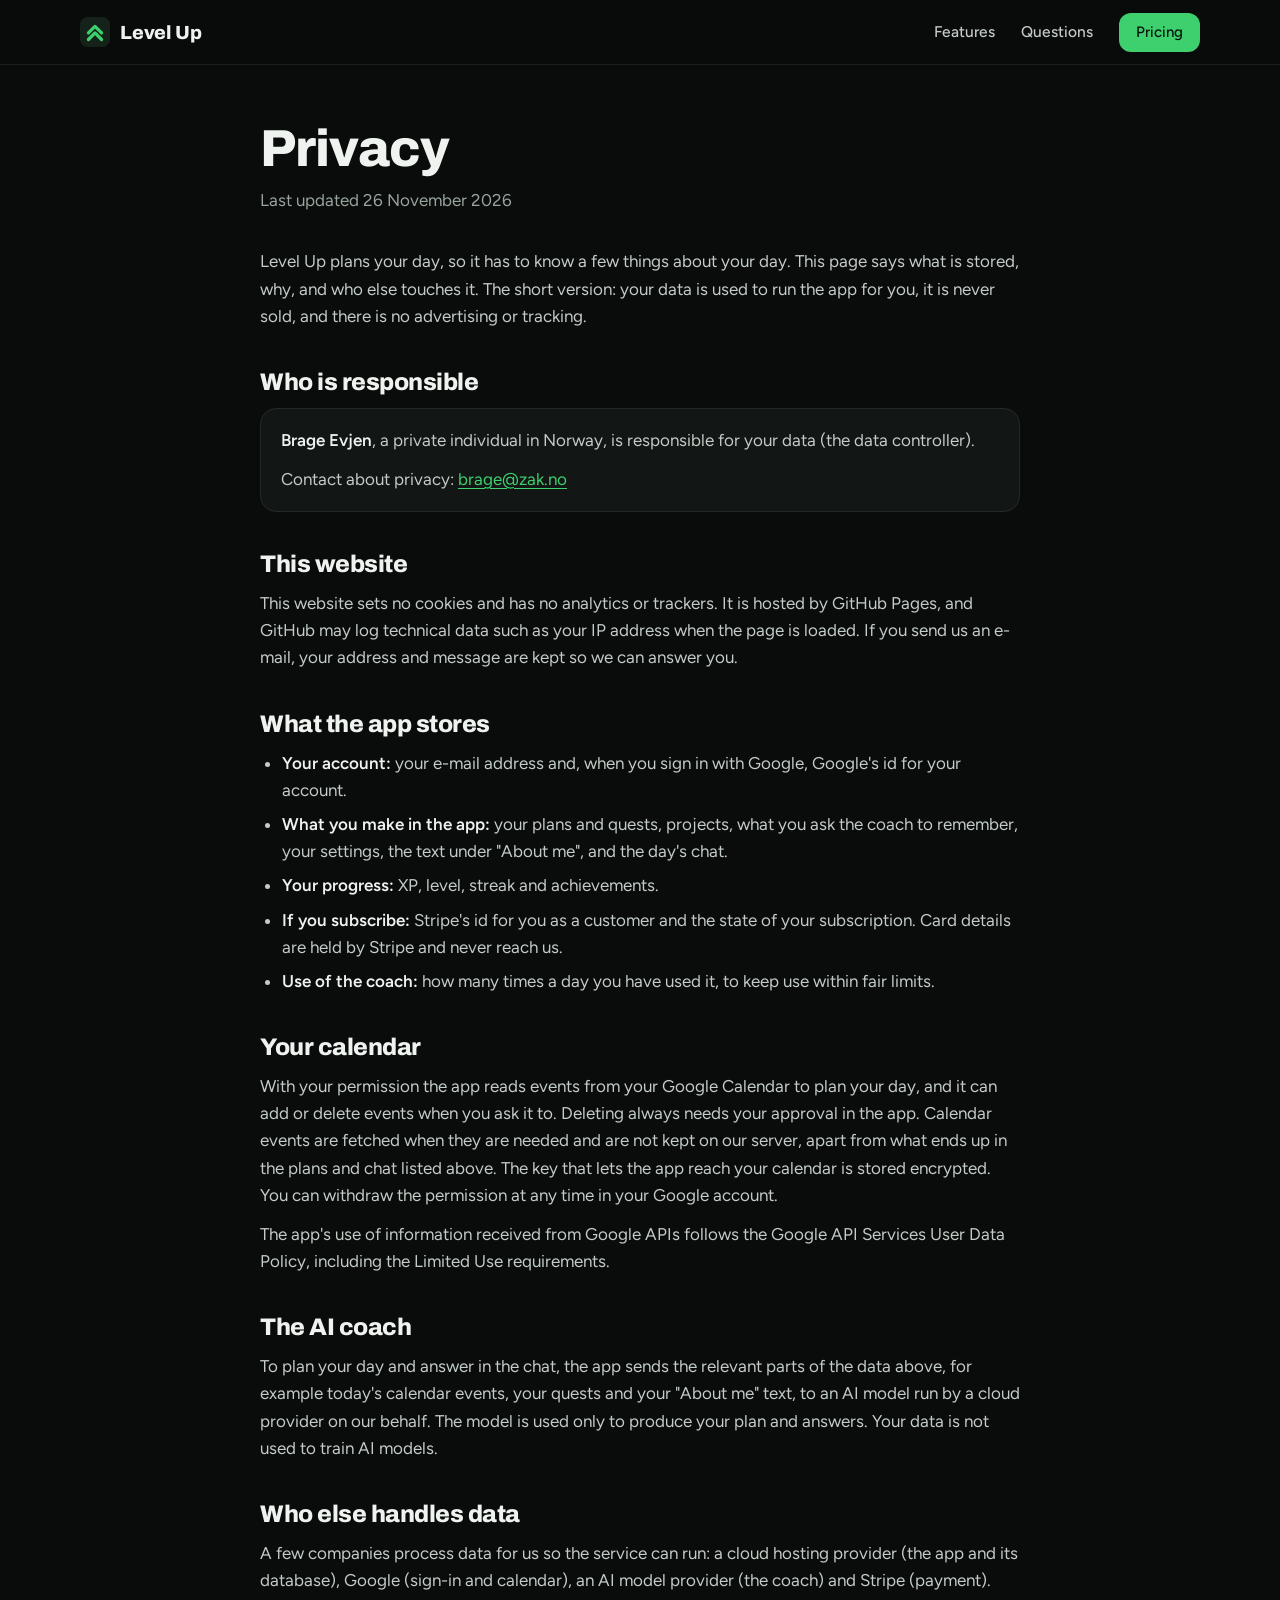
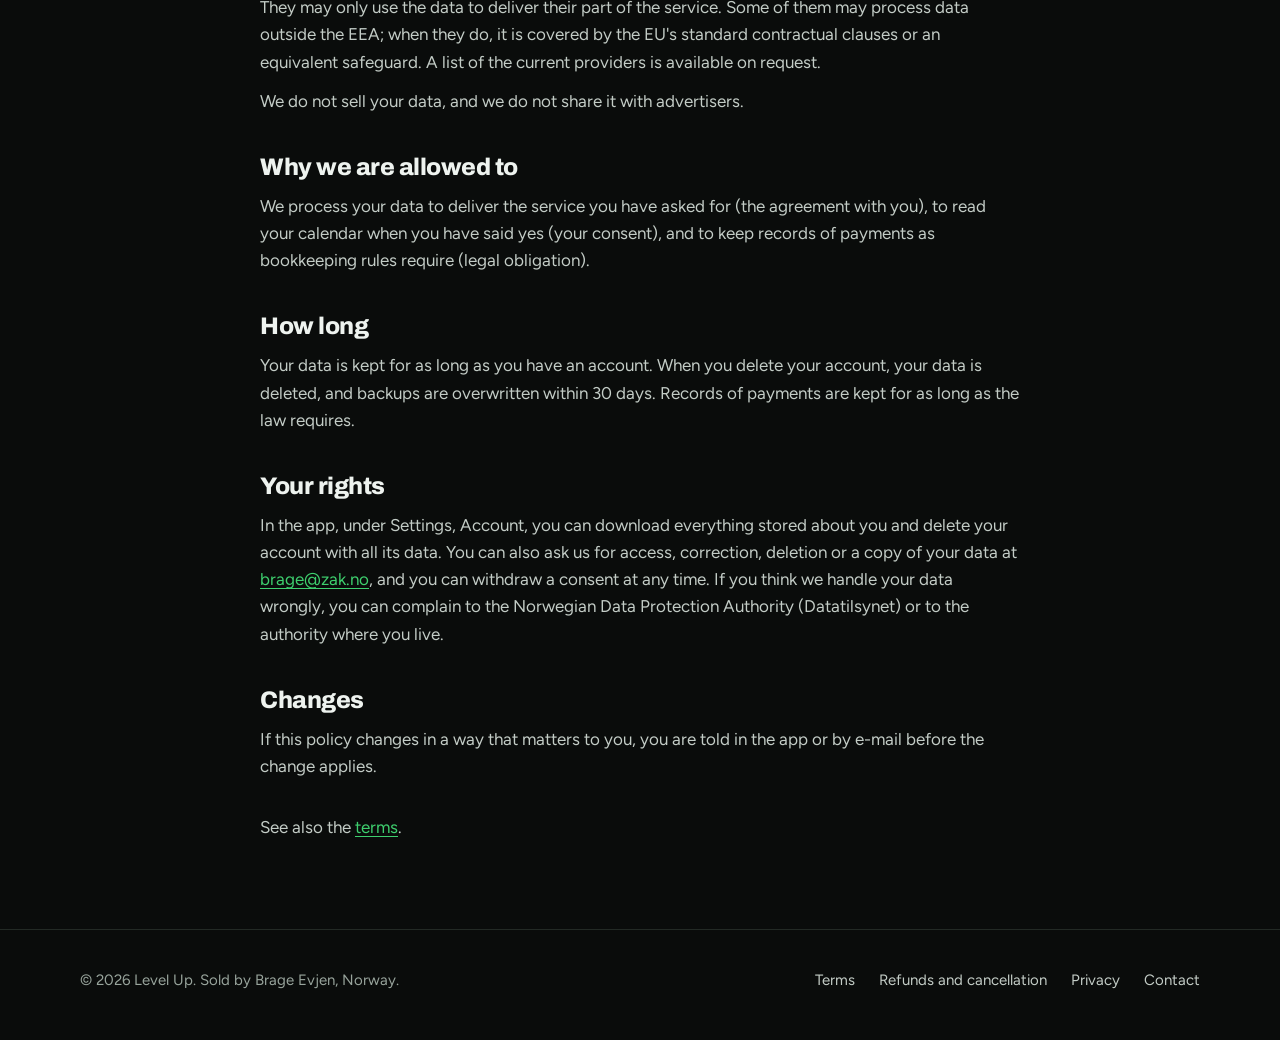
==== privacy.html @ 75f94ec3 "Add the Level Up landing page, terms and privacy policy Static site for GitHub Pages: what the app d" ====
<!doctype html>
<html lang="en">
<head>
<meta charset="utf-8">
<meta name="viewport" content="width=device-width, initial-scale=1">
<title>Privacy | Level Up</title>
<meta name="description" content="What Level Up stores about you, why, and how you get it out or deleted.">
<meta name="theme-color" content="#0a0c0b">
<link rel="icon" href="assets/img/icon.svg" type="image/svg+xml">
<link rel="stylesheet" href="assets/style.css">
</head>
<body>
<a class="skip" href="#main">Skip to content</a>
<header class="top">
  <div class="wrap">
    <a class="brand" href="./" aria-label="Level Up, home">
      <svg viewBox="0 0 64 64" aria-hidden="true"><rect width="64" height="64" rx="16" fill="#142219"/><g fill="none" stroke="#3ecf6e" stroke-width="7" stroke-linecap="round" stroke-linejoin="round"><path d="M18 34 32 20 46 34"/><path d="M18 48 32 34 46 48"/></g></svg>
      Level Up
    </a>
    <nav class="nav" aria-label="Main">
      <a href="./#features">Features</a>
      <a href="./#faq">Questions</a>
      <a class="btn sm" href="./#pricing">Pricing</a>
    </nav>
  </div>
</header>
<main id="main" class="wrap legal">
<h1>Privacy</h1>
<p class="upd">Last updated 26 November 2026</p>

<p>Level Up plans your day, so it has to know a few things about your day. This page says what is stored, why, and who else touches it. The short version: your data is used to run the app for you, it is never sold, and there is no advertising or tracking.</p>

<h2 id="who">Who is responsible</h2>
<div class="box">
<p><b>Brage Evjen</b>, a private individual in Norway, is responsible for your data (the data controller).</p>
<p>Contact about privacy: <a href="mailto:brage@zak.no">brage@zak.no</a></p>
</div>

<h2 id="site">This website</h2>
<p>This website sets no cookies and has no analytics or trackers. It is hosted by GitHub Pages, and GitHub may log technical data such as your IP address when the page is loaded. If you send us an e-mail, your address and message are kept so we can answer you.</p>

<h2 id="stored">What the app stores</h2>
<ul>
<li><b>Your account:</b> your e-mail address and, when you sign in with Google, Google's id for your account.</li>
<li><b>What you make in the app:</b> your plans and quests, projects, what you ask the coach to remember, your settings, the text under "About me", and the day's chat.</li>
<li><b>Your progress:</b> XP, level, streak and achievements.</li>
<li><b>If you subscribe:</b> Stripe's id for you as a customer and the state of your subscription. Card details are held by Stripe and never reach us.</li>
<li><b>Use of the coach:</b> how many times a day you have used it, to keep use within fair limits.</li>
</ul>

<h2 id="calendar">Your calendar</h2>
<p>With your permission the app reads events from your Google Calendar to plan your day, and it can add or delete events when you ask it to. Deleting always needs your approval in the app. Calendar events are fetched when they are needed and are not kept on our server, apart from what ends up in the plans and chat listed above. The key that lets the app reach your calendar is stored encrypted. You can withdraw the permission at any time in your Google account.</p>
<p>The app's use of information received from Google APIs follows the Google API Services User Data Policy, including the Limited Use requirements.</p>

<h2 id="ai">The AI coach</h2>
<p>To plan your day and answer in the chat, the app sends the relevant parts of the data above, for example today's calendar events, your quests and your "About me" text, to an AI model run by a cloud provider on our behalf. The model is used only to produce your plan and answers. Your data is not used to train AI models.</p>

<h2 id="others">Who else handles data</h2>
<p>A few companies process data for us so the service can run: a cloud hosting provider (the app and its database), Google (sign-in and calendar), an AI model provider (the coach) and Stripe (payment). They may only use the data to deliver their part of the service. Some of them may process data outside the EEA; when they do, it is covered by the EU's standard contractual clauses or an equivalent safeguard. A list of the current providers is available on request.</p>
<p>We do not sell your data, and we do not share it with advertisers.</p>

<h2 id="basis">Why we are allowed to</h2>
<p>We process your data to deliver the service you have asked for (the agreement with you), to read your calendar when you have said yes (your consent), and to keep records of payments as bookkeeping rules require (legal obligation).</p>

<h2 id="how-long">How long</h2>
<p>Your data is kept for as long as you have an account. When you delete your account, your data is deleted, and backups are overwritten within 30 days. Records of payments are kept for as long as the law requires.</p>

<h2 id="rights">Your rights</h2>
<p>In the app, under Settings, Account, you can download everything stored about you and delete your account with all its data. You can also ask us for access, correction, deletion or a copy of your data at <a href="mailto:brage@zak.no">brage@zak.no</a>, and you can withdraw a consent at any time. If you think we handle your data wrongly, you can complain to the Norwegian Data Protection Authority (Datatilsynet) or to the authority where you live.</p>

<h2 id="changes">Changes</h2>
<p>If this policy changes in a way that matters to you, you are told in the app or by e-mail before the change applies.</p>

<p style="margin-top:34px">See also the <a href="terms.html">terms</a>.</p>
</main>
<footer>
  <div class="wrap">
    <span>© 2026 Level Up. Sold by Brage Evjen, Norway.</span>
    <nav aria-label="Legal">
      <a href="terms.html">Terms</a>
      <a href="terms.html#refunds">Refunds and cancellation</a>
      <a href="privacy.html">Privacy</a>
      <a href="mailto:brage@zak.no">Contact</a>
    </nav>
  </div>
</footer>
</body>
</html>
---- assets/style.css ----
@font-face{font-family:Archivo;font-style:normal;font-weight:100 900;font-stretch:100%;font-display:swap;src:url(fonts/archivo.woff2) format("woff2")}
@font-face{font-family:Figtree;font-style:normal;font-weight:300 900;font-display:swap;src:url(fonts/figtree.woff2) format("woff2")}

:root{
  --bg:#0a0c0b;--bg2:#0e1210;--card:#121614;--line:#232a25;--line2:#2f3832;
  --ink:#eef3ef;--mute:#98a49c;--dim:#c3ccc6;
  --co:#3ecf6e;--co2:#63dd8b;--soft:#142219;--on:#06140b;
  --gold:#f2c14e;--red:#d9705f;--blue:#7f9bff;
  --fd:Archivo,system-ui,-apple-system,"Segoe UI",sans-serif;
  --fb:Figtree,system-ui,-apple-system,"Segoe UI",sans-serif;
  --w:1120px;--r:20px;
}
*{box-sizing:border-box}
html{scroll-behavior:smooth;-webkit-text-size-adjust:100%}
body{margin:0;background:var(--bg);color:var(--ink);font:400 17px/1.6 var(--fb);-webkit-font-smoothing:antialiased;overflow-x:hidden}
img{max-width:100%;display:block}
a{color:var(--co);text-underline-offset:3px}
a:hover{color:var(--co2)}
:focus-visible{outline:2px solid var(--co);outline-offset:3px;border-radius:6px}
h1,h2,h3{font-family:var(--fd);font-weight:800;letter-spacing:-.02em;line-height:1.08;margin:0;text-wrap:balance}
p{margin:0}
.wrap{width:min(var(--w),100% - 40px);margin-inline:auto}
.skip{position:absolute;left:-999px;top:8px;background:var(--co);color:var(--on);padding:8px 14px;border-radius:10px;font-weight:600;z-index:20}
.skip:focus{left:12px}

/* header */
.top{position:sticky;top:0;z-index:10;background:rgb(10 12 11 / .82);backdrop-filter:saturate(1.4) blur(14px);-webkit-backdrop-filter:saturate(1.4) blur(14px);border-bottom:1px solid rgb(35 42 37 / .7)}
.top .wrap{display:flex;align-items:center;gap:20px;height:64px}
.brand{display:flex;align-items:center;gap:10px;font:800 19px/1 var(--fd);letter-spacing:-.01em;color:var(--ink);text-decoration:none}
.brand:hover{color:var(--ink)}
.brand svg{width:30px;height:30px;flex:none}
.nav{margin-left:auto;display:flex;align-items:center;gap:26px}
.nav a{color:var(--dim);text-decoration:none;font-weight:500;font-size:15.5px}
.nav a:hover{color:var(--ink)}
.nav .btn{color:var(--on)}

/* buttons */
.btn{display:inline-flex;align-items:center;justify-content:center;gap:8px;background:var(--co);color:var(--on);font:600 16px/1 var(--fb);padding:15px 22px;border-radius:14px;text-decoration:none;border:1px solid transparent;transition:transform .15s,background .15s,border-color .15s}
.btn:hover{background:var(--co2);color:var(--on);transform:translateY(-1px)}
.btn.sm{padding:11px 16px;font-size:15px;border-radius:12px}
.btn.ghost{background:transparent;color:var(--ink);border-color:var(--line2)}
.btn.ghost:hover{background:var(--card);color:var(--ink);border-color:#3d4841}

/* hero */
.hero{position:relative;padding:72px 0 40px;overflow:hidden}
.hero::before{content:"";position:absolute;inset:-20% -10% auto auto;width:900px;height:900px;background:radial-gradient(closest-side,rgb(62 207 110 / .17),rgb(62 207 110 / .05) 55%,transparent);pointer-events:none}
.hero .wrap{position:relative;display:grid;grid-template-columns:1.05fr .95fr;gap:48px;align-items:center}
.pill{display:inline-flex;align-items:center;gap:9px;background:var(--soft);color:var(--co2);border:1px solid #1f3a29;border-radius:999px;padding:7px 14px;font-weight:600;font-size:14.5px}
.pill i{width:8px;height:8px;border-radius:50%;background:var(--co);box-shadow:0 0 0 4px rgb(62 207 110 / .18)}
.hero h1{font-size:clamp(42px,6.3vw,76px);margin:22px 0 20px}
.hero h1 em{font-style:normal;color:var(--co)}
.lead{font-size:clamp(18px,1.6vw,21px);color:var(--dim);max-width:34em}
.cta{display:flex;flex-wrap:wrap;gap:12px;margin-top:30px}
.fine{margin-top:16px;color:var(--mute);font-size:15px}
.fine b{color:var(--ink);font-weight:600}
.stage{position:relative;display:flex;justify-content:center;padding:10px 0 30px}
.phone{position:relative;width:min(300px,76vw);border-radius:48px;padding:10px;background:linear-gradient(160deg,#252b27,#131715);box-shadow:0 0 0 1px #303832,0 50px 90px -30px rgb(0 0 0 / .9),0 0 80px -30px rgb(62 207 110 / .25)}
.phone::before{content:"";display:block;padding-top:8.5%;background:var(--top,#000);border-radius:38px 38px 0 0}
.phone::after{content:"";position:absolute;top:calc(10px + 2.2%);left:50%;width:25%;aspect-ratio:3.5;transform:translateX(-50%);background:#000;border-radius:999px;box-shadow:0 0 0 1px rgb(255 255 255 / .06)}
.phone img{width:100%;height:auto;border-radius:0 0 38px 38px;background:var(--top,#0a0c0b)}
.stage .back{position:absolute;right:max(0px,calc(50% - 300px));top:70px;transform:rotate(7deg) scale(.88);opacity:.55;filter:saturate(.8)}
.stage .front{z-index:1;transform:translateX(-40px) rotate(-3deg)}

/* strip */
.strip{border-block:1px solid var(--line);background:var(--bg2)}
.strip ul{list-style:none;margin:0;padding:18px 0;display:flex;flex-wrap:wrap;justify-content:center;gap:10px 34px;color:var(--dim);font-weight:500;font-size:15.5px}
.strip li{display:flex;align-items:center;gap:10px}
.strip li::before{content:"";width:7px;height:7px;border-radius:2px;background:var(--co);transform:rotate(45deg)}

/* sections */
section{padding:96px 0}
.eyebrow{color:var(--co);font-weight:600;font-size:14.5px;letter-spacing:.08em;text-transform:uppercase;margin-bottom:14px}
.h2{font-size:clamp(32px,4.2vw,50px)}
.sub{color:var(--dim);font-size:19px;max-width:38em;margin-top:16px}
.center{text-align:center}
.center .sub{margin-inline:auto}

/* steps */
.steps{display:grid;grid-template-columns:repeat(3,1fr);gap:18px;margin-top:48px;counter-reset:s}
.step{background:var(--card);border:1px solid var(--line);border-radius:var(--r);padding:28px 26px 30px;counter-increment:s}
.step::before{content:counter(s);display:grid;place-items:center;width:40px;height:40px;border-radius:12px;background:var(--soft);color:var(--co);font:800 19px/1 var(--fd);margin-bottom:20px;border:1px solid #1f3a29}
.step h3{font-size:22px;margin-bottom:10px}
.step p{color:var(--dim)}

/* feature rows */
.feat{display:grid;grid-template-columns:1fr 1fr;gap:56px;align-items:center;padding:56px 0}
.feat + .feat{border-top:1px solid var(--line)}
.feat .shot{display:flex;justify-content:center}
.feat.flip .shot{order:2}
.feat h3{font-size:clamp(28px,3.2vw,38px);margin-bottom:16px}
.feat p{color:var(--dim);font-size:18.5px;max-width:30em}
.ticks{list-style:none;margin:22px 0 0;padding:0;display:grid;gap:11px}
.ticks li{position:relative;padding-left:30px;color:var(--ink)}
.ticks li::before{content:"";position:absolute;left:2px;top:.42em;width:15px;height:8px;border-left:2.5px solid var(--co);border-bottom:2.5px solid var(--co);transform:rotate(-45deg);border-radius:1px}
.ticks b{font-weight:600}

.feat .eyebrow,.learn .eyebrow,.cbox .eyebrow{color:var(--co);font-size:14.5px;margin:0 0 14px;max-width:none}

/* learn card */
.learn{margin-top:40px;background:linear-gradient(135deg,var(--soft),var(--card) 60%);border:1px solid #1f3a29;border-radius:28px;padding:44px;display:grid;grid-template-columns:1.1fr .9fr;gap:40px;align-items:center}
.learn h3{font-size:clamp(26px,3vw,36px);margin-bottom:14px}
.learn p{color:var(--dim);font-size:18.5px}
.notes{list-style:none;margin:0;padding:0;display:grid;gap:10px}
.notes li{background:rgb(10 12 11 / .55);border:1px solid var(--line);border-radius:14px;padding:13px 16px;font-weight:500;display:flex;gap:12px;align-items:center}
.notes li::before{content:"";flex:none;width:8px;height:8px;border-radius:50%;background:var(--co)}

/* themes */
.themes{background:var(--bg2);border-block:1px solid var(--line)}
.tgrid{display:grid;grid-template-columns:repeat(3,1fr);gap:28px;margin-top:52px}
.theme{display:flex;flex-direction:column;align-items:center;text-align:center}
.theme .phone{width:min(270px,70vw)}
.theme h3{font-size:22px;margin-top:26px}
.theme .lvl{display:inline-block;margin-top:10px;padding:5px 12px;border-radius:999px;font-weight:600;font-size:14px;border:1px solid var(--line2);color:var(--dim)}
.theme p{color:var(--mute);margin-top:10px;max-width:22em;font-size:16px}
.t-pixel .phone{box-shadow:0 0 0 1px #303832,0 50px 90px -30px #000,0 0 80px -30px rgb(127 155 255 / .35)}
.t-med .phone{box-shadow:0 0 0 1px #303832,0 50px 90px -30px #000,0 0 80px -30px rgb(201 162 74 / .35)}
.t-realm .phone{box-shadow:0 0 0 1px #303832,0 50px 90px -30px #000,0 0 80px -30px rgb(242 193 78 / .35)}

/* pricing */
.price{max-width:520px;margin:48px auto 0;background:var(--card);border:1px solid #1f3a29;border-radius:28px;padding:40px 38px;text-align:left;box-shadow:0 0 120px -50px rgb(62 207 110 / .5)}
.price .tag{display:inline-block;background:var(--soft);color:var(--co2);border:1px solid #1f3a29;border-radius:999px;padding:6px 13px;font-weight:600;font-size:14.5px}
.amount{display:flex;align-items:baseline;gap:10px;margin:22px 0 6px}
.amount b{font:800 68px/1 var(--fd);letter-spacing:-.03em}
.amount span{color:var(--mute);font-size:18px}
.price .note{color:var(--dim)}
.price .ticks{margin:26px 0 30px}
.price .btn{width:100%}
.price small{display:block;margin-top:16px;color:var(--mute);font-size:14.5px;line-height:1.5}

/* faq */
.faq{max-width:780px;margin:44px auto 0;display:grid;gap:12px}
details{background:var(--card);border:1px solid var(--line);border-radius:16px;padding:0 22px}
summary{cursor:pointer;list-style:none;padding:19px 30px 19px 0;font:700 18px/1.3 var(--fd);position:relative}
summary::-webkit-details-marker{display:none}
summary::after{content:"";position:absolute;right:4px;top:50%;width:9px;height:9px;border-right:2px solid var(--mute);border-bottom:2px solid var(--mute);transform:translateY(-70%) rotate(45deg);transition:transform .2s}
details[open] summary::after{transform:translateY(-30%) rotate(225deg)}
details p{color:var(--dim);padding:0 0 20px}

/* contact */
.contact{padding-top:0}
.cbox{background:var(--card);border:1px solid var(--line);border-radius:28px;padding:48px 40px;text-align:center}
.cbox h2{font-size:clamp(28px,3.4vw,40px)}
.cbox p{color:var(--dim);margin:14px auto 26px;max-width:34em;font-size:18.5px}
.mail{font:700 clamp(20px,2.6vw,28px)/1.2 var(--fd);word-break:break-word}

/* footer */
footer{border-top:1px solid var(--line);padding:38px 0 48px;color:var(--mute);font-size:15px}
footer .wrap{display:flex;flex-wrap:wrap;gap:16px 32px;align-items:center;justify-content:space-between}
footer nav{display:flex;flex-wrap:wrap;gap:8px 24px}
footer a{color:var(--dim);text-decoration:none}
footer a:hover{color:var(--ink)}

/* legal pages */
.legal{max-width:760px;padding:56px 0 88px}
.legal h1{font-size:clamp(36px,5vw,52px);margin-bottom:10px}
.legal .upd{color:var(--mute);margin-bottom:34px}
.legal h2{font-size:24px;margin:40px 0 12px;scroll-margin-top:84px}
.legal p,.legal li{color:var(--dim)}
.legal p + p{margin-top:12px}
.legal ul{padding-left:22px;margin:10px 0;display:grid;gap:7px}
.legal b{color:var(--ink);font-weight:600}
.legal .box{background:var(--card);border:1px solid var(--line);border-radius:16px;padding:18px 20px;margin:8px 0 6px}

@media (max-width:900px){
  .hero{padding-top:48px}
  .hero .wrap{grid-template-columns:1fr;gap:40px}
  .stage .back{right:calc(50% - 215px)}
  .stage .front{transform:translateX(-30px) rotate(-3deg)}
  .steps{grid-template-columns:1fr}
  .feat,.feat.flip{grid-template-columns:1fr;gap:34px;padding:44px 0}
  .feat.flip .shot{order:0}
  .learn{grid-template-columns:1fr;padding:30px 24px}
  section{padding:72px 0}
  .tgrid{display:flex;gap:18px;overflow-x:auto;scroll-snap-type:x mandatory;margin-inline:-20px;padding:6px 20px 14px;scrollbar-width:none}
  .tgrid::-webkit-scrollbar{display:none}
  .theme{flex:0 0 min(300px,80vw);scroll-snap-align:center}
}
@media (max-width:640px){
  body{font-size:16.5px}
  .nav a:not(.btn){display:none}
  .stage .back{display:none}
  .stage .front{transform:none}
  .strip ul{justify-content:flex-start;gap:10px 22px}
  .price{padding:30px 24px}
  .amount b{font-size:58px}
  .cbox{padding:36px 22px}
  .cta .btn{flex:1 1 100%}
}
@media (prefers-reduced-motion:reduce){html{scroll-behavior:auto}.btn{transition:none}}
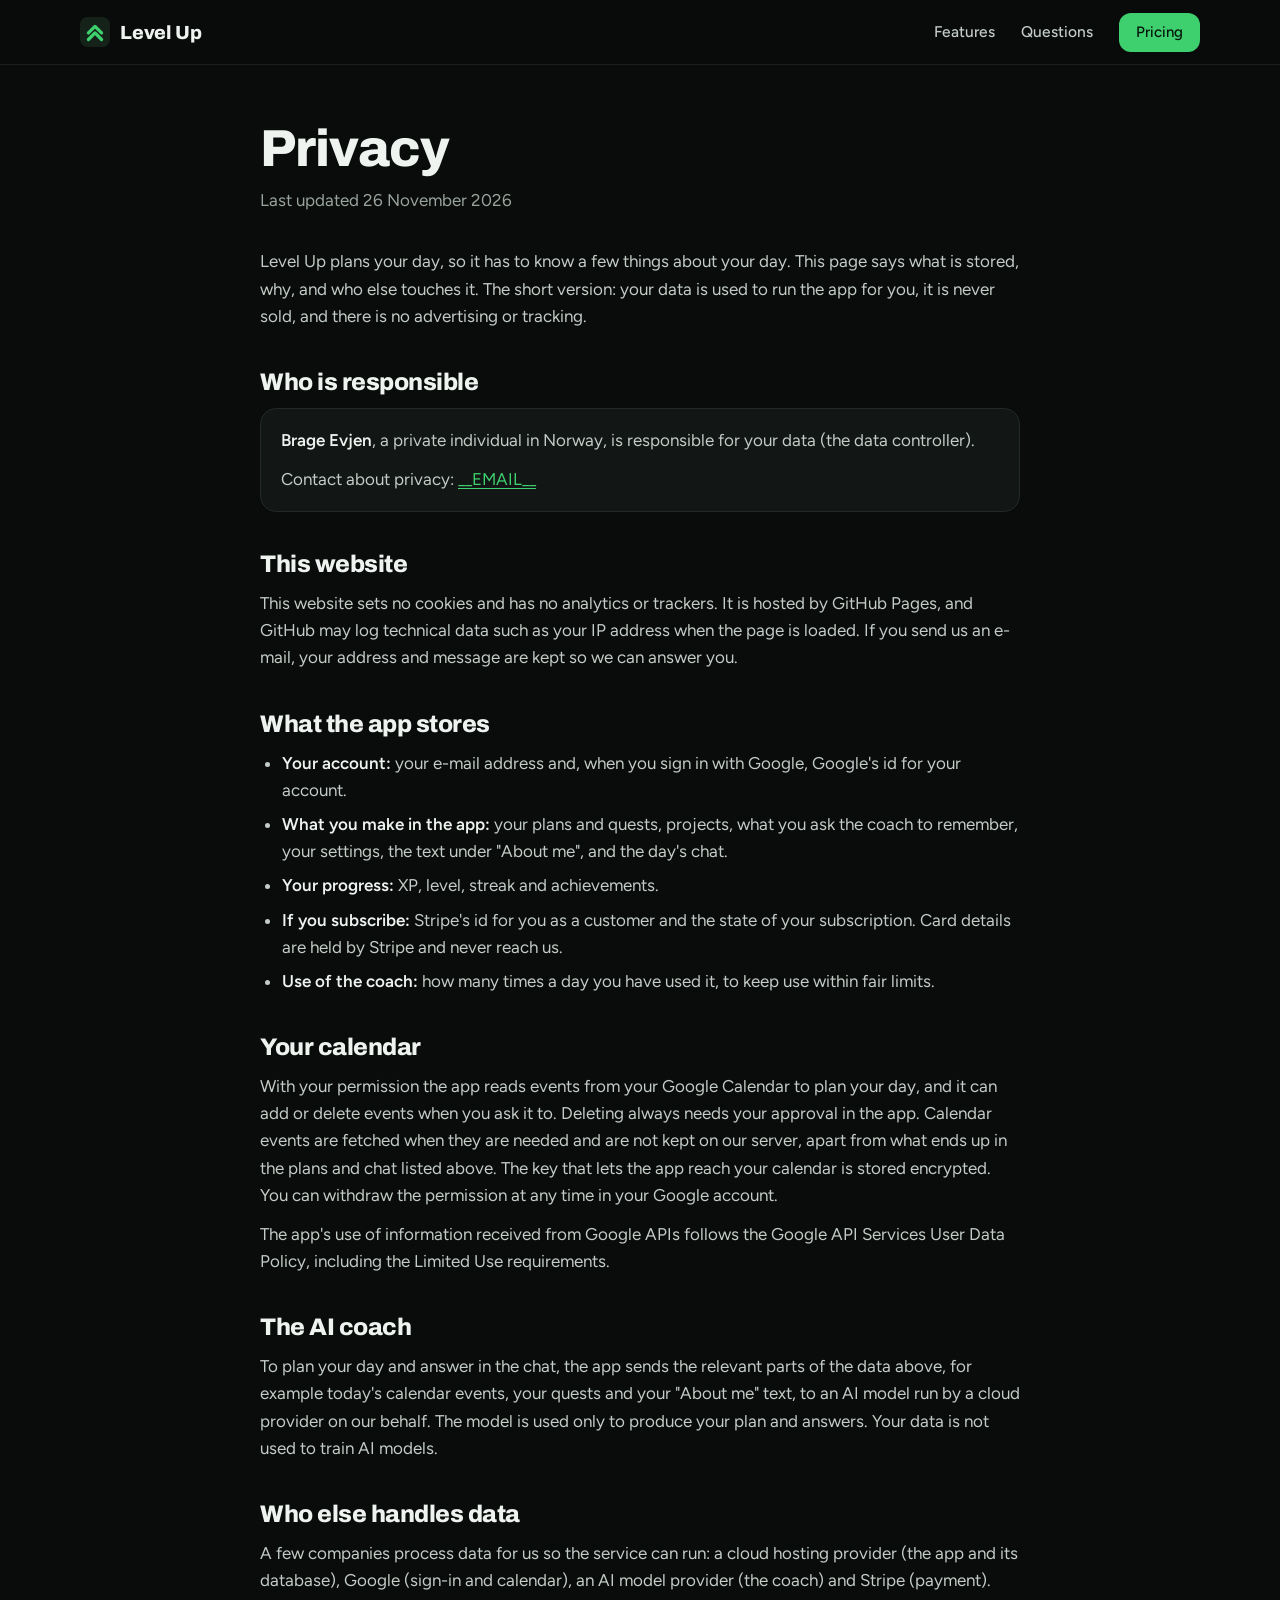
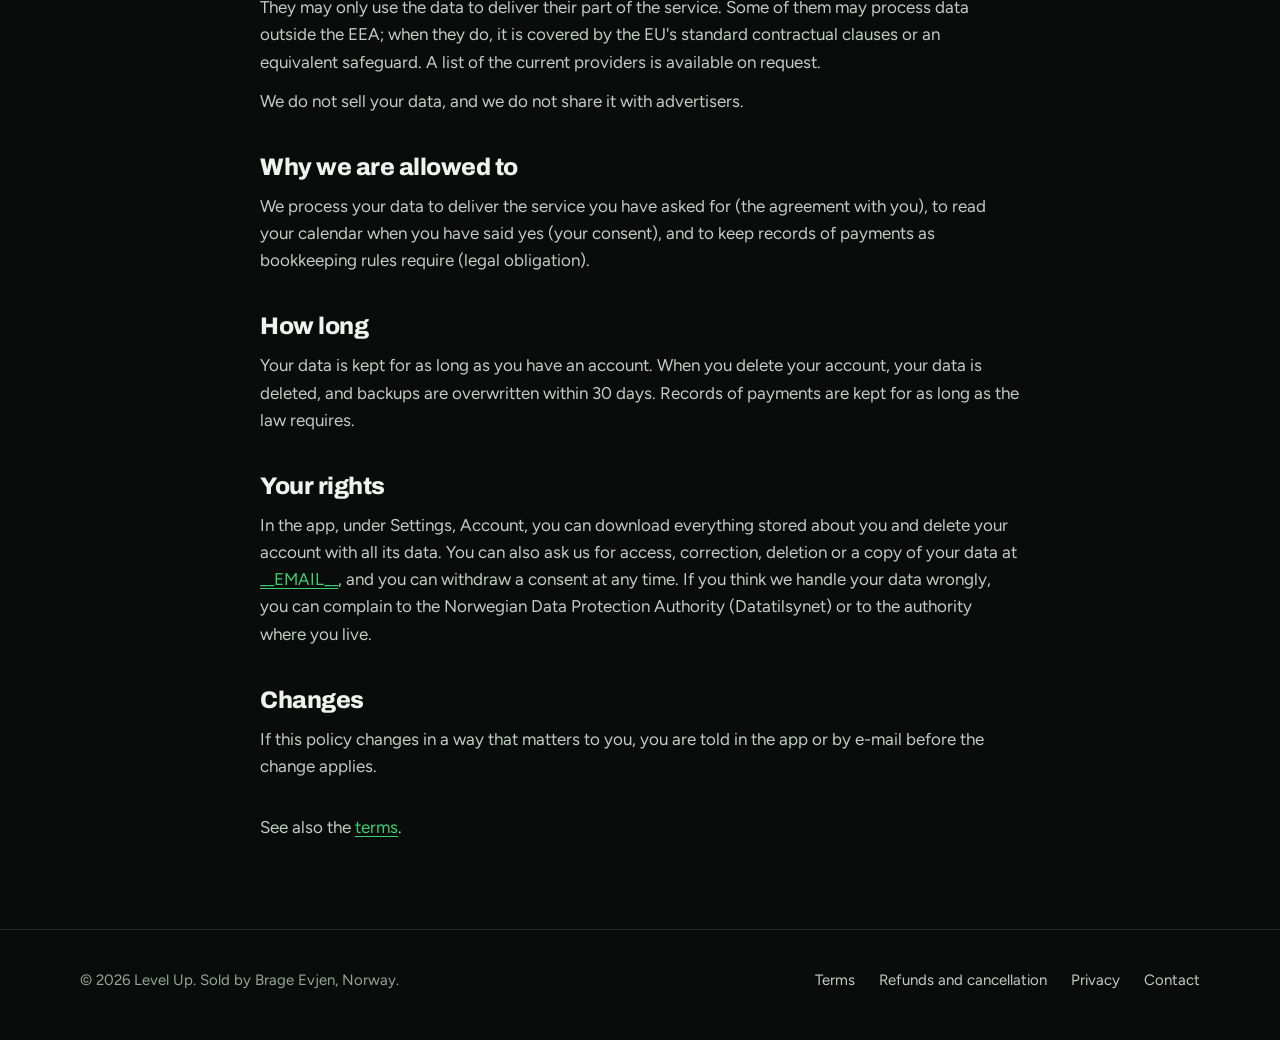
==== commit cb634302: "Take the support address out until it is confirmed Co-Authored-By: Claude Fable 5.2 <noreply@anthrop" ====
--- a/privacy.html
+++ b/privacy.html
@@ -33,7 +33,7 @@
 <h2 id="who">Who is responsible</h2>
 <div class="box">
 <p><b>Brage Evjen</b>, a private individual in Norway, is responsible for your data (the data controller).</p>
-<p>Contact about privacy: <a href="mailto:brage@zak.no">brage@zak.no</a></p>
+<p>Contact about privacy: <a href="mailto:__EMAIL__">__EMAIL__</a></p>
 </div>
 
 <h2 id="site">This website</h2>
@@ -66,7 +66,7 @@
 <p>Your data is kept for as long as you have an account. When you delete your account, your data is deleted, and backups are overwritten within 30 days. Records of payments are kept for as long as the law requires.</p>
 
 <h2 id="rights">Your rights</h2>
-<p>In the app, under Settings, Account, you can download everything stored about you and delete your account with all its data. You can also ask us for access, correction, deletion or a copy of your data at <a href="mailto:brage@zak.no">brage@zak.no</a>, and you can withdraw a consent at any time. If you think we handle your data wrongly, you can complain to the Norwegian Data Protection Authority (Datatilsynet) or to the authority where you live.</p>
+<p>In the app, under Settings, Account, you can download everything stored about you and delete your account with all its data. You can also ask us for access, correction, deletion or a copy of your data at <a href="mailto:__EMAIL__">__EMAIL__</a>, and you can withdraw a consent at any time. If you think we handle your data wrongly, you can complain to the Norwegian Data Protection Authority (Datatilsynet) or to the authority where you live.</p>
 
 <h2 id="changes">Changes</h2>
 <p>If this policy changes in a way that matters to you, you are told in the app or by e-mail before the change applies.</p>
@@ -80,7 +80,7 @@
       <a href="terms.html">Terms</a>
       <a href="terms.html#refunds">Refunds and cancellation</a>
       <a href="privacy.html">Privacy</a>
-      <a href="mailto:brage@zak.no">Contact</a>
+      <a href="mailto:__EMAIL__">Contact</a>
     </nav>
   </div>
 </footer>
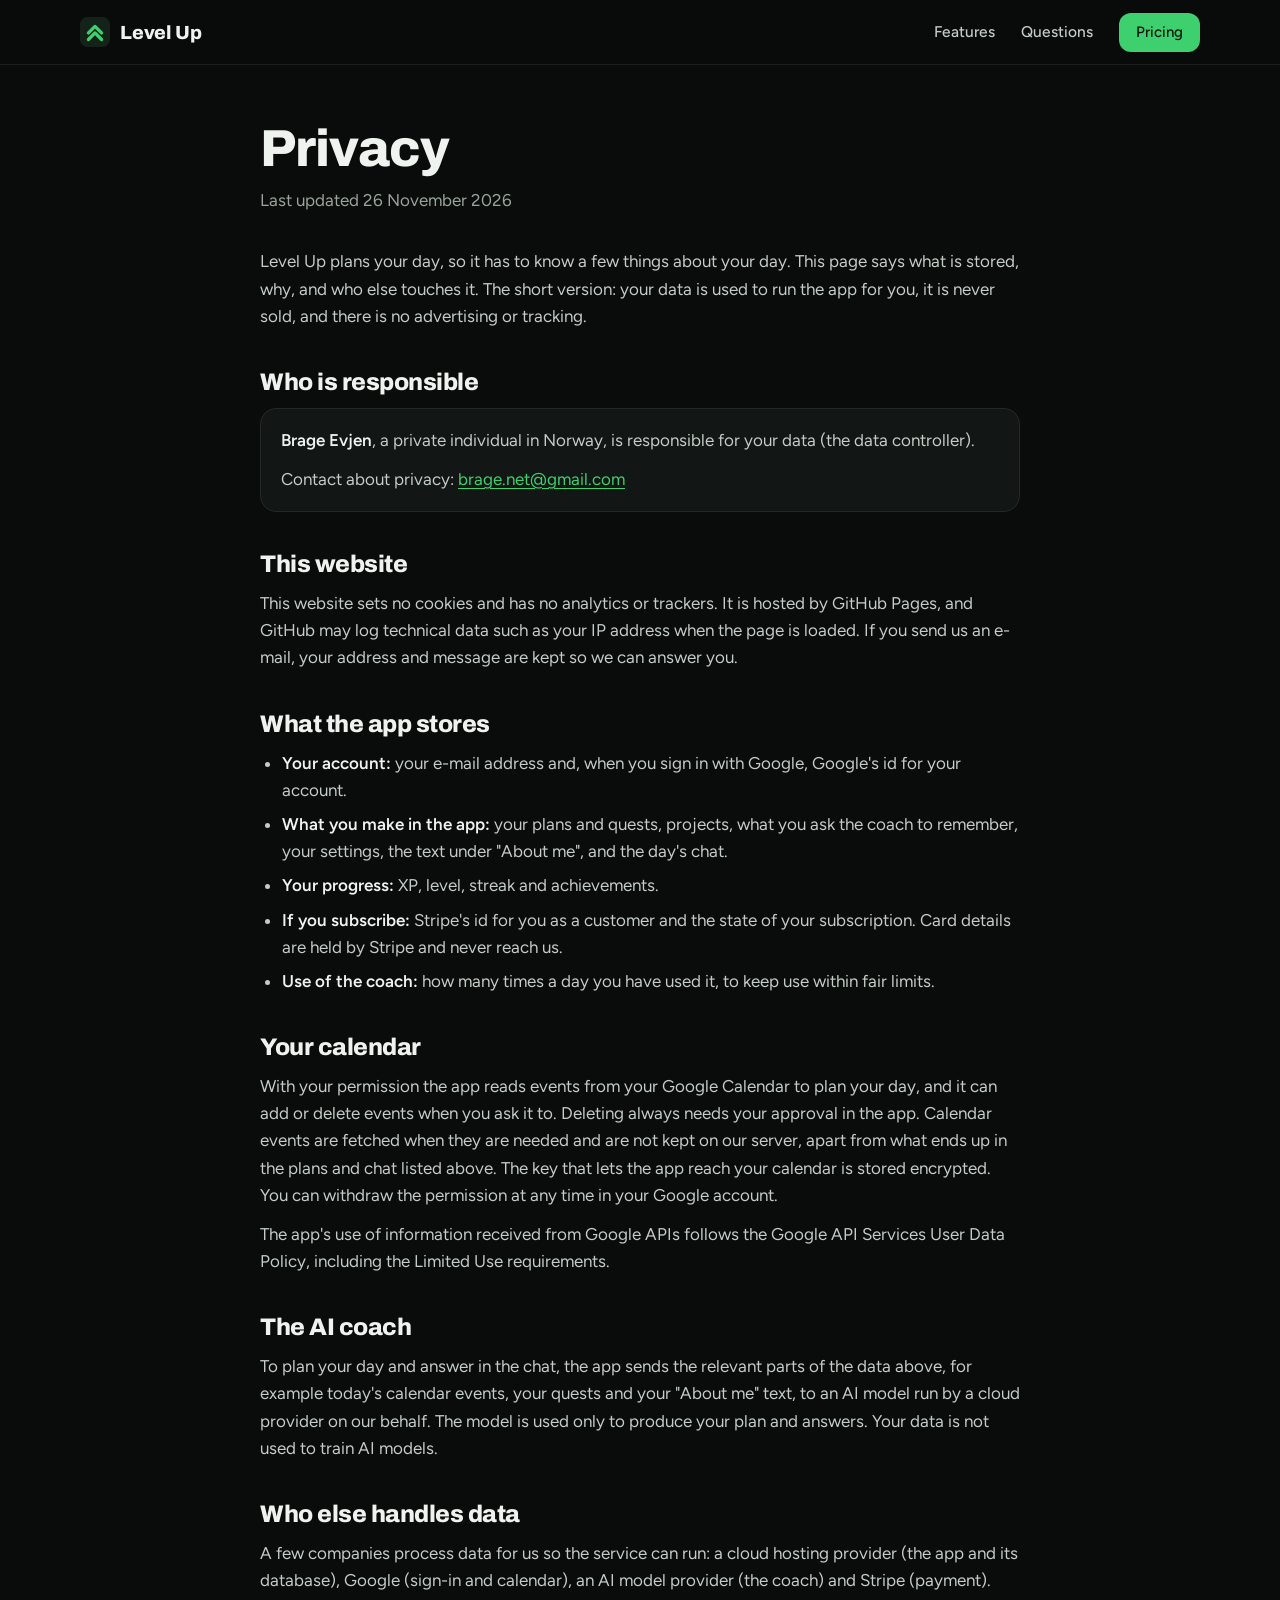
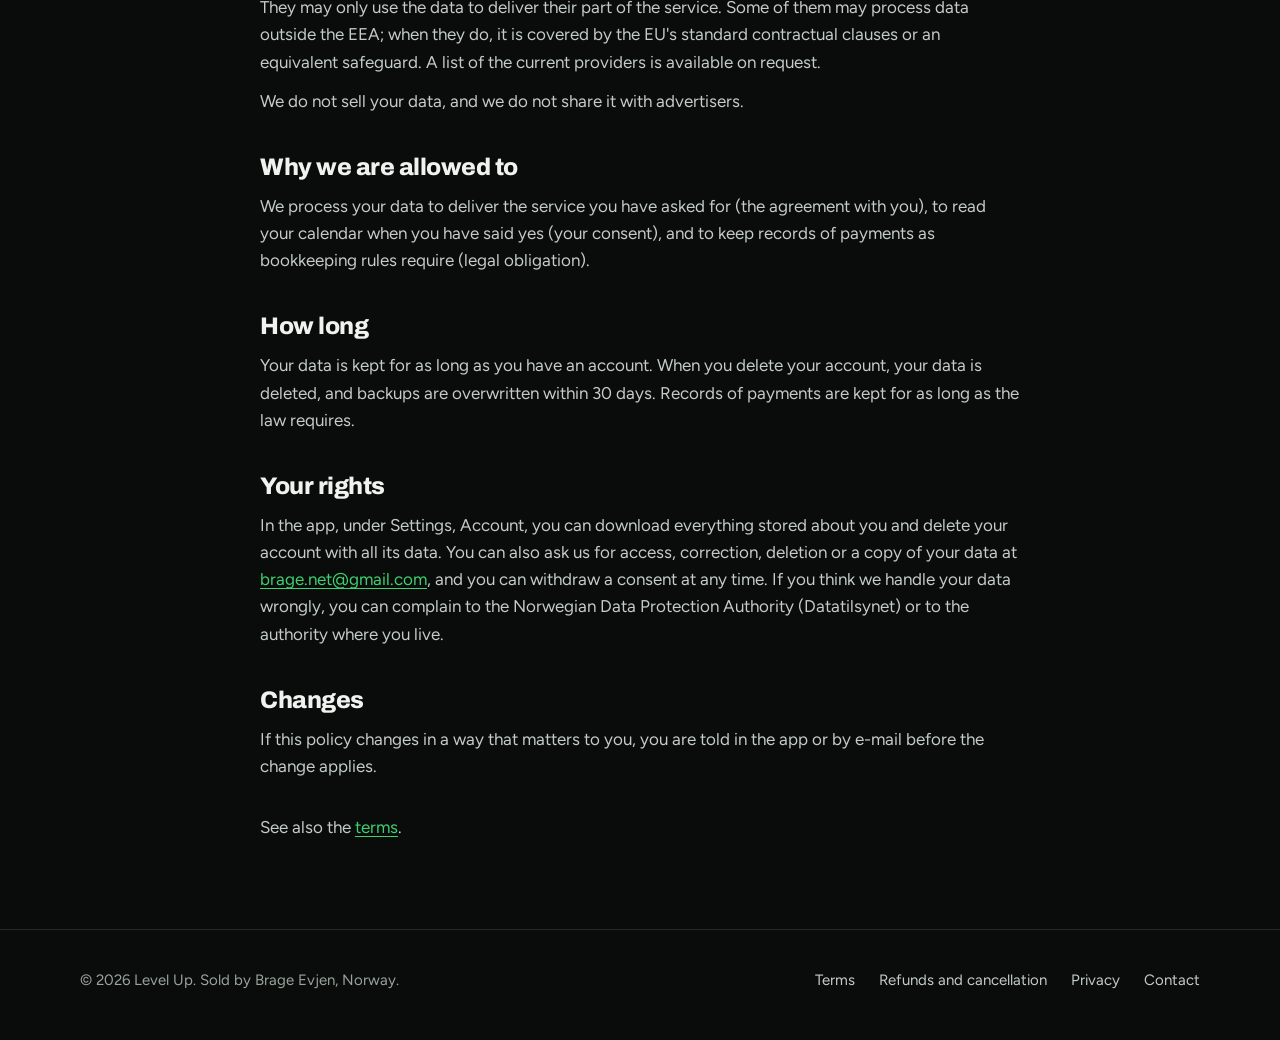
==== commit 146b5cc2: "Set the support address Co-Authored-By: Claude Fable 5.2 <noreply@anthropic.com> Claude-Session: htt" ====
--- a/privacy.html
+++ b/privacy.html
@@ -33,7 +33,7 @@
 <h2 id="who">Who is responsible</h2>
 <div class="box">
 <p><b>Brage Evjen</b>, a private individual in Norway, is responsible for your data (the data controller).</p>
-<p>Contact about privacy: <a href="mailto:__EMAIL__">__EMAIL__</a></p>
+<p>Contact about privacy: <a href="mailto:brage.net@gmail.com">brage.net@gmail.com</a></p>
 </div>
 
 <h2 id="site">This website</h2>
@@ -66,7 +66,7 @@
 <p>Your data is kept for as long as you have an account. When you delete your account, your data is deleted, and backups are overwritten within 30 days. Records of payments are kept for as long as the law requires.</p>
 
 <h2 id="rights">Your rights</h2>
-<p>In the app, under Settings, Account, you can download everything stored about you and delete your account with all its data. You can also ask us for access, correction, deletion or a copy of your data at <a href="mailto:__EMAIL__">__EMAIL__</a>, and you can withdraw a consent at any time. If you think we handle your data wrongly, you can complain to the Norwegian Data Protection Authority (Datatilsynet) or to the authority where you live.</p>
+<p>In the app, under Settings, Account, you can download everything stored about you and delete your account with all its data. You can also ask us for access, correction, deletion or a copy of your data at <a href="mailto:brage.net@gmail.com">brage.net@gmail.com</a>, and you can withdraw a consent at any time. If you think we handle your data wrongly, you can complain to the Norwegian Data Protection Authority (Datatilsynet) or to the authority where you live.</p>
 
 <h2 id="changes">Changes</h2>
 <p>If this policy changes in a way that matters to you, you are told in the app or by e-mail before the change applies.</p>
@@ -80,7 +80,7 @@
       <a href="terms.html">Terms</a>
       <a href="terms.html#refunds">Refunds and cancellation</a>
       <a href="privacy.html">Privacy</a>
-      <a href="mailto:__EMAIL__">Contact</a>
+      <a href="mailto:brage.net@gmail.com">Contact</a>
     </nav>
   </div>
 </footer>
